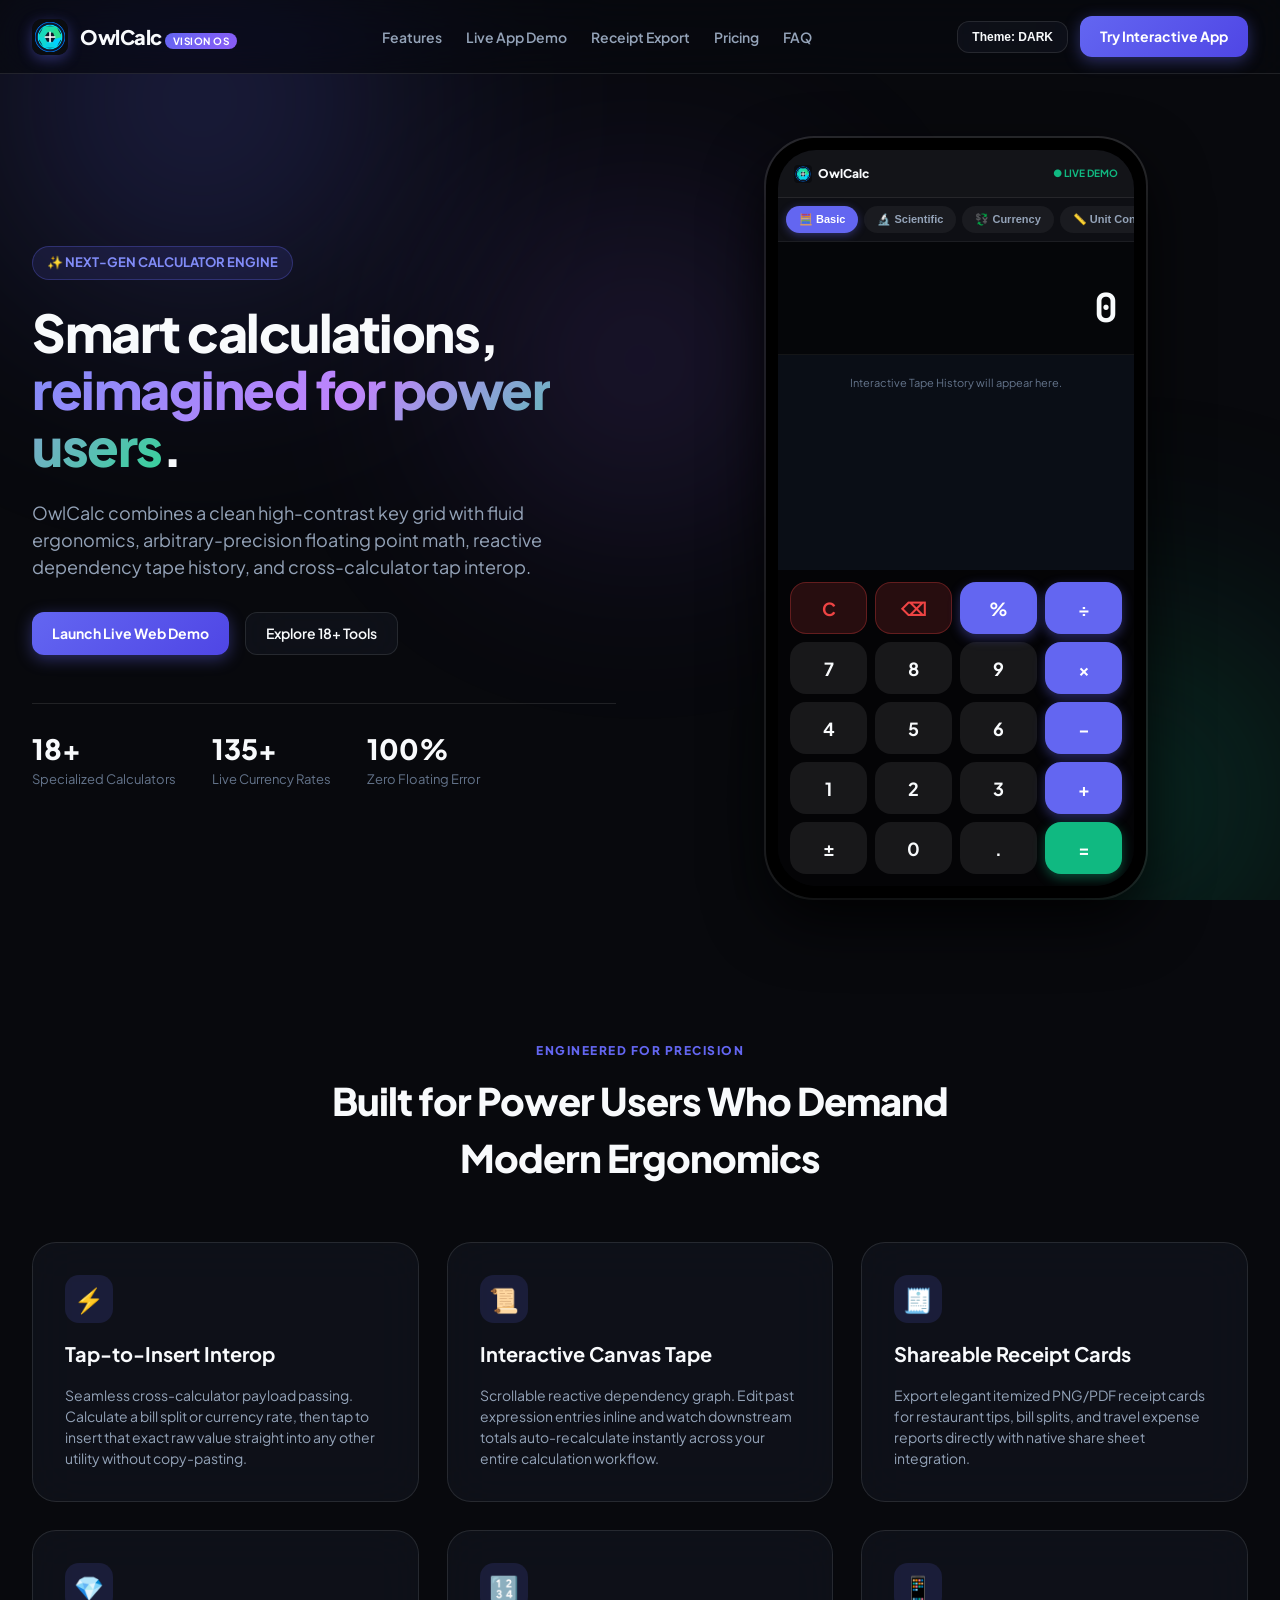
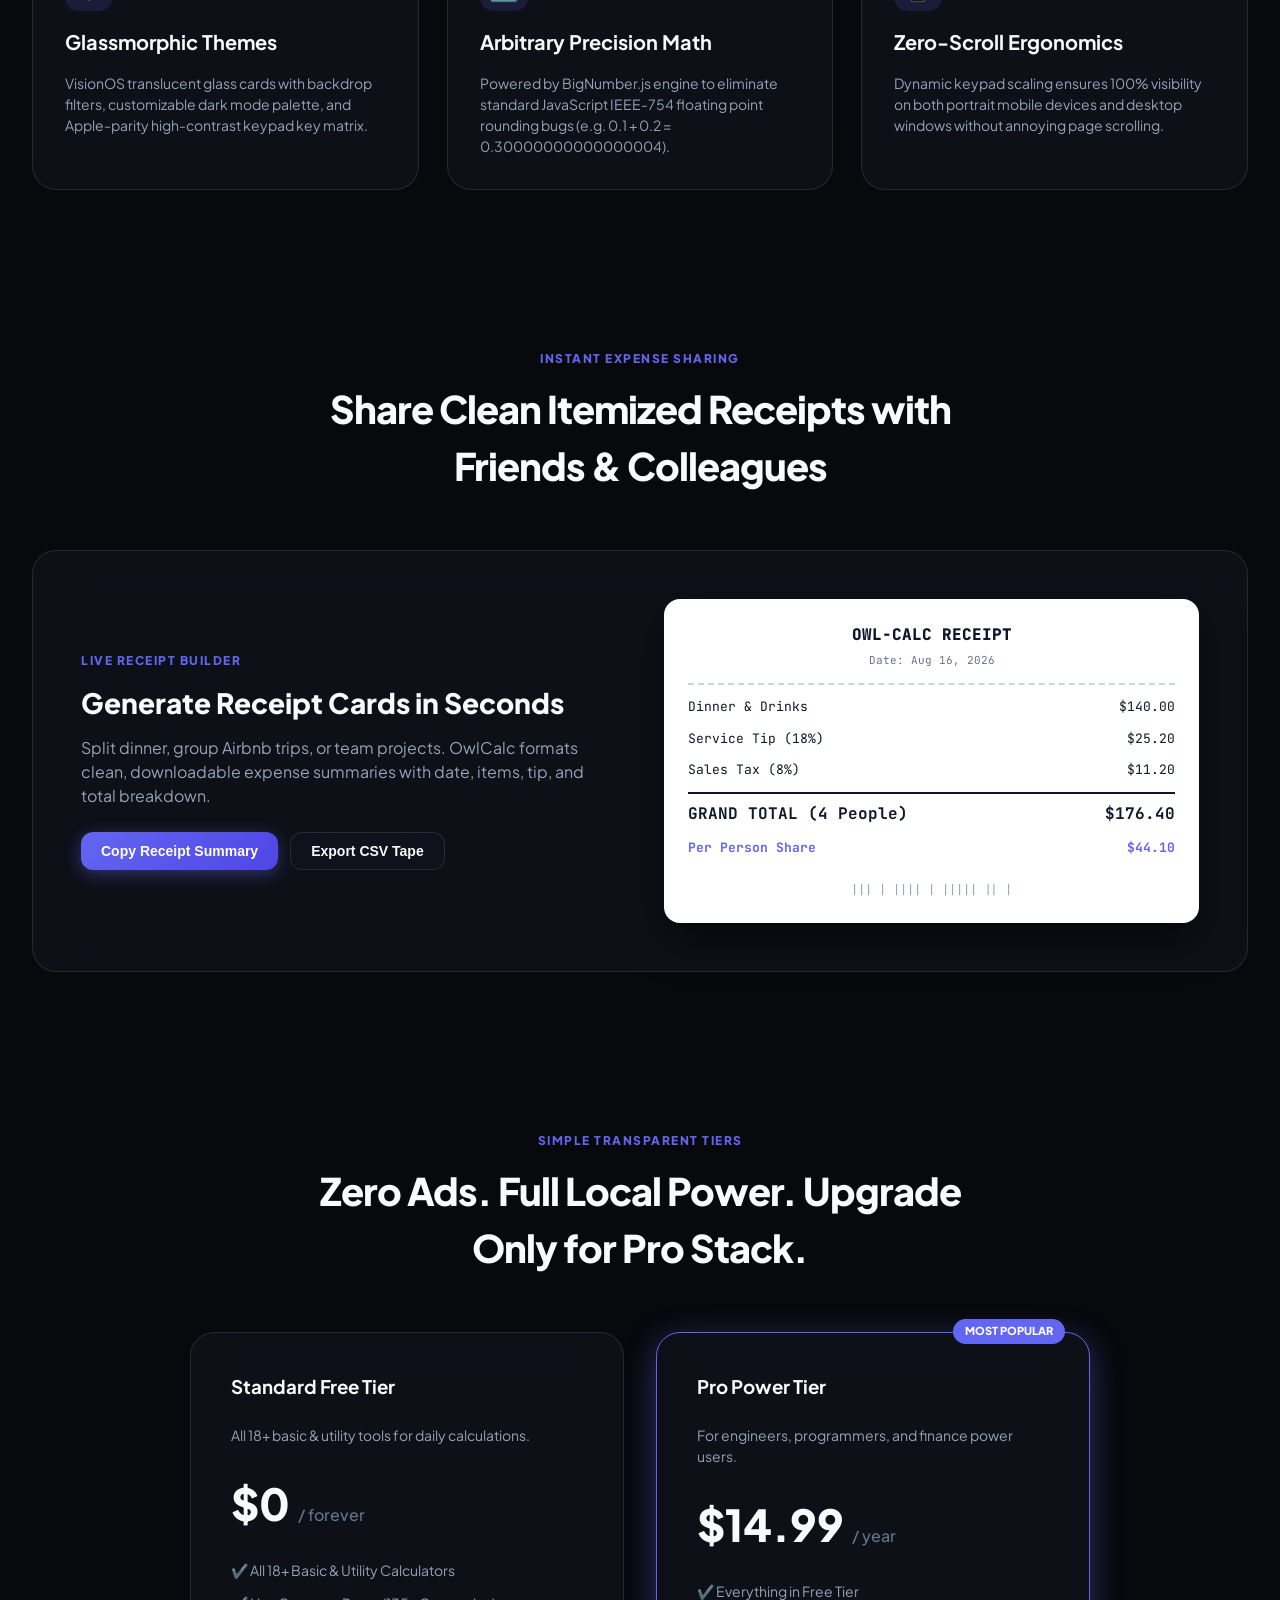
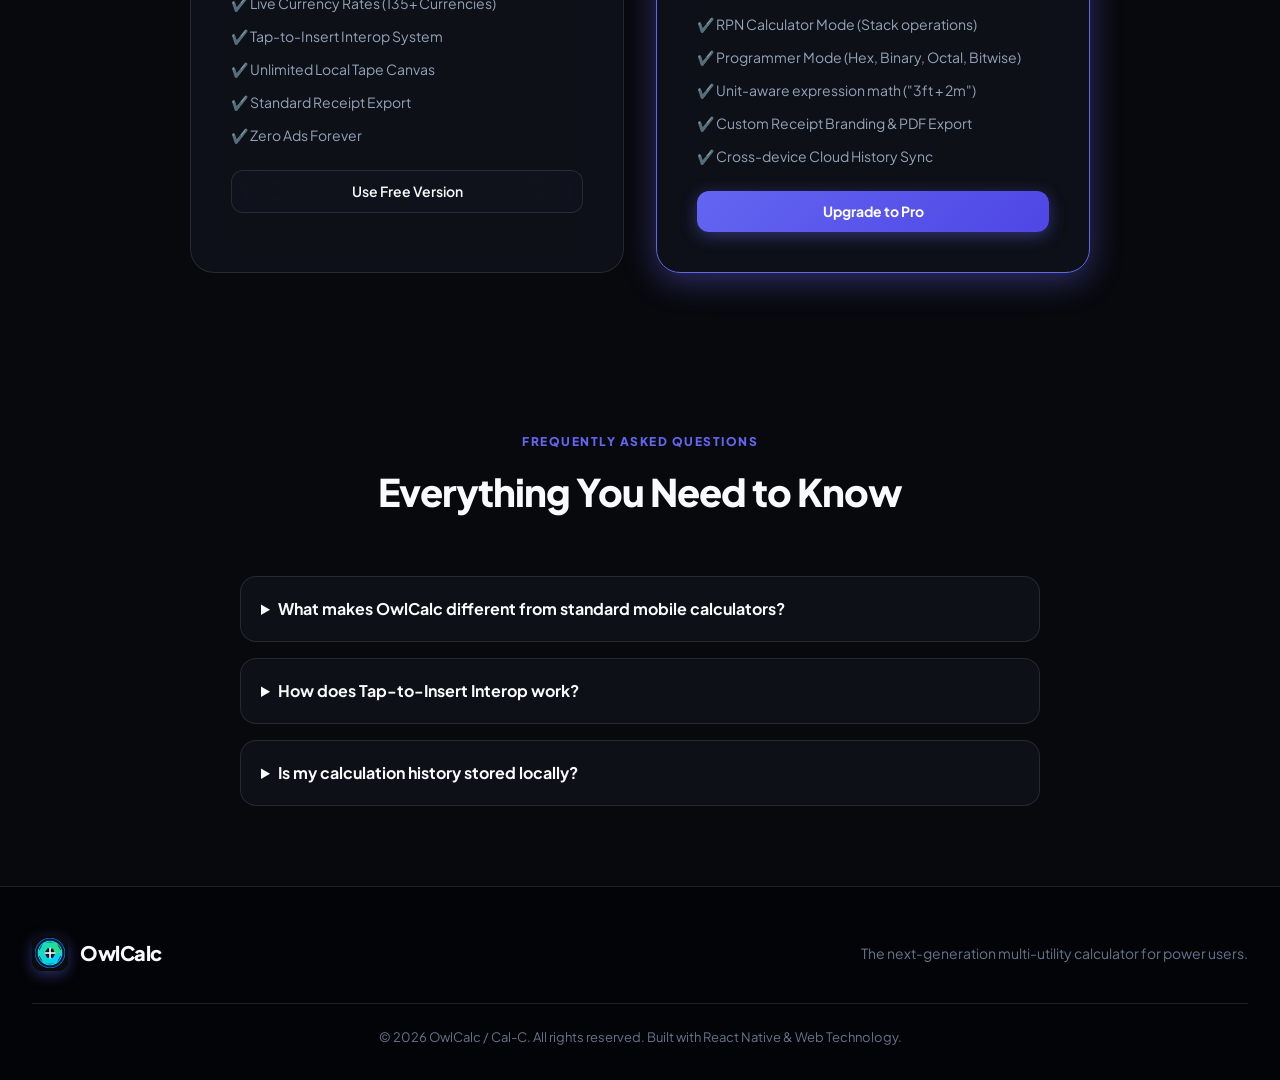
==== calc/index.html @ 079867af "feat: host OwlNote and CAL-C static pages, replace mailto with inline forms - OwlNote and CAL-C port" ====
<!DOCTYPE html>
<html lang="en" data-theme="dark">
<head>
  <meta charset="UTF-8">
  <meta name="viewport" content="width=device-width, initial-scale=1.0">
  <title>OwlCalc — Smart Multi-Utility Calculator for iOS & Web</title>
  <meta name="description" content="High-precision multi-utility calculator with glassmorphic UI, arbitrary precision math engine, interactive tape canvas, and 18+ specialized calculators.">
  <meta name="keywords" content="OwlCalc, smart calculator, scientific calculator, unit converter, tip splitter, currency exchange, arbitrary precision calculator">

  <!-- OpenGraph Metadata -->
  <meta property="og:title" content="OwlCalc — Smart Multi-Utility Calculator">
  <meta property="og:description" content="Fast, glassmorphic, arbitrary precision arithmetic with interactive tape canvas and 18+ specialized tools.">
  <meta property="og:image" content="assets/icon.png">
  <meta property="og:type" content="website">

  <!-- Favicon & Stylesheet -->
  <link rel="icon" href="assets/icon.png" type="image/png">
  <link rel="stylesheet" href="web/styles.css">
</head>
<body>
  <!-- Ambient Glass Background Orbs -->
  <div class="bg-ambient" aria-hidden="true">
    <div class="ambient-orb orb-1"></div>
    <div class="ambient-orb orb-2"></div>
    <div class="ambient-orb orb-3"></div>
  </div>

  <div class="app-wrapper">
    <!-- Navbar Header -->
    <header class="navbar">
      <a href="#" class="brand" id="nav-brand-logo">
        <img src="assets/icon.png" alt="OwlCalc Logo" class="brand-icon">
        <div>
          <span class="brand-name">OwlCalc</span>
          <span class="brand-tag">VISION OS</span>
        </div>
      </a>

      <ul class="nav-links">
        <li><a href="#features" class="nav-link">Features</a></li>
        <li><a href="#demo" class="nav-link">Live App Demo</a></li>
        <li><a href="#receipts" class="nav-link">Receipt Export</a></li>
        <li><a href="#pricing" class="nav-link">Pricing</a></li>
        <li><a href="#faq" class="nav-link">FAQ</a></li>
      </ul>

      <div style="display: flex; gap: 12px; align-items: center;">
        <button id="theme-toggle-btn" class="btn-secondary" style="font-size: 12px; padding: 8px 14px;">Theme: DARK</button>
        <a href="#demo" class="btn-primary" id="try-demo-btn">Try Interactive App</a>
      </div>
    </header>

    <main>
      <!-- Hero Section -->
      <section class="hero-section" id="hero">
        <div class="hero-content">
          <div class="hero-badge">
            <span>✨ NEXT-GEN CALCULATOR ENGINE</span>
          </div>
          <h1 class="hero-title">
            Smart calculations, <span class="gradient-text">reimagined for power users</span>.
          </h1>
          <p class="hero-desc">
            OwlCalc combines a clean high-contrast key grid with fluid ergonomics, arbitrary-precision floating point math, reactive dependency tape history, and cross-calculator tap interop.
          </p>

          <div class="hero-actions">
            <a href="#demo" class="btn-primary" id="hero-get-started-btn">Launch Live Web Demo</a>
            <a href="#features" class="btn-secondary" id="hero-learn-more-btn">Explore 18+ Tools</a>
          </div>

          <div class="hero-stats">
            <div class="stat-item">
              <h4>18+</h4>
              <p>Specialized Calculators</p>
            </div>
            <div class="stat-item">
              <h4>135+</h4>
              <p>Live Currency Rates</p>
            </div>
            <div class="stat-item">
              <h4>100%</h4>
              <p>Zero Floating Error</p>
            </div>
          </div>
        </div>

        <!-- Live Interactive App Mockup -->
        <div class="hero-demo" id="demo">
          <div class="phone-frame">
            <div class="phone-screen">
              <!-- Phone Status Header -->
              <div class="phone-header">
                <div style="display: flex; align-items: center; gap: 6px;">
                  <img src="assets/icon.png" style="width: 18px; height: 18px; border-radius: 4px;" alt="Icon">
                  <span style="font-size: 12px; font-weight: 800; color: #F8FAFC;">OwlCalc</span>
                </div>
                <span style="font-size: 10px; font-weight: 700; color: var(--accent-emerald);">● LIVE DEMO</span>
              </div>

              <!-- Calculator Category Tabs -->
              <div class="calc-selector-bar" id="calc-selector-bar">
                <button class="mode-tab active" data-mode="basic">🧮 Basic</button>
                <button class="mode-tab" data-mode="scientific">🔬 Scientific</button>
                <button class="mode-tab" data-mode="currency">💱 Currency</button>
                <button class="mode-tab" data-mode="unit_converter">📏 Unit Convert</button>
                <button class="mode-tab" data-mode="tip">💡 Tip & Split</button>
                <button class="mode-tab" data-mode="discount">🏷️ Discount</button>
                <button class="mode-tab" data-mode="date">📅 Date</button>
                <button class="mode-tab" data-mode="bmi">⚖️ BMI</button>
                <button class="mode-tab" data-mode="loan">🏦 Loan</button>
              </div>

              <!-- Main Calculator View -->
              <div id="calc-main-view" style="display: flex; flex-direction: column; flex: 1; overflow: hidden;">
                <!-- Display Window -->
                <div class="calc-display-area">
                  <div class="calc-expr" id="calc-expr"></div>
                  <div class="calc-result" id="calc-result">0</div>
                </div>

                <!-- Tape Canvas -->
                <div class="tape-canvas" id="tape-canvas"></div>

                <!-- Keypad -->
                <div id="keypad-container" class="calc-keypad"></div>
              </div>

              <!-- Specialized Calculator Container -->
              <div id="specialized-view" class="specialized-view" style="display: none;"></div>
            </div>
          </div>
        </div>
      </section>

      <!-- Key Pillars Section -->
      <section class="section-container" id="features">
        <div class="section-header">
          <span class="section-tag">ENGINEERED FOR PRECISION</span>
          <h2 class="section-title">Built for Power Users Who Demand Modern Ergonomics</h2>
        </div>

        <div class="features-grid">
          <div class="feature-card">
            <div class="feature-icon">⚡</div>
            <h3>Tap-to-Insert Interop</h3>
            <p>Seamless cross-calculator payload passing. Calculate a bill split or currency rate, then tap to insert that exact raw value straight into any other utility without copy-pasting.</p>
          </div>

          <div class="feature-card">
            <div class="feature-icon">📜</div>
            <h3>Interactive Canvas Tape</h3>
            <p>Scrollable reactive dependency graph. Edit past expression entries inline and watch downstream totals auto-recalculate instantly across your entire calculation workflow.</p>
          </div>

          <div class="feature-card">
            <div class="feature-icon">🧾</div>
            <h3>Shareable Receipt Cards</h3>
            <p>Export elegant itemized PNG/PDF receipt cards for restaurant tips, bill splits, and travel expense reports directly with native share sheet integration.</p>
          </div>

          <div class="feature-card">
            <div class="feature-icon">💎</div>
            <h3>Glassmorphic Themes</h3>
            <p>VisionOS translucent glass cards with backdrop filters, customizable dark mode palette, and Apple-parity high-contrast keypad key matrix.</p>
          </div>

          <div class="feature-card">
            <div class="feature-icon">🔢</div>
            <h3>Arbitrary Precision Math</h3>
            <p>Powered by BigNumber.js engine to eliminate standard JavaScript IEEE-754 floating point rounding bugs (e.g. 0.1 + 0.2 = 0.30000000000000004).</p>
          </div>

          <div class="feature-card">
            <div class="feature-icon">📱</div>
            <h3>Zero-Scroll Ergonomics</h3>
            <p>Dynamic keypad scaling ensures 100% visibility on both portrait mobile devices and desktop windows without annoying page scrolling.</p>
          </div>
        </div>
      </section>

      <!-- Shareable Receipt Generator Section -->
      <section class="section-container" id="receipts">
        <div class="section-header">
          <span class="section-tag">INSTANT EXPENSE SHARING</span>
          <h2 class="section-title">Share Clean Itemized Receipts with Friends & Colleagues</h2>
        </div>

        <div class="receipt-demo-section">
          <div>
            <span class="section-tag">LIVE RECEIPT BUILDER</span>
            <h3 style="font-size: 28px; font-weight: 800; margin: 12px 0;">Generate Receipt Cards in Seconds</h3>
            <p style="color: var(--text-secondary); margin-bottom: 24px;">
              Split dinner, group Airbnb trips, or team projects. OwlCalc formats clean, downloadable expense summaries with date, items, tip, and total breakdown.
            </p>
            <div style="display: flex; gap: 12px;">
              <button class="btn-primary" onclick="alert('Receipt copied to clipboard!')">Copy Receipt Summary</button>
              <button class="btn-secondary" onclick="alert('CSV Exporting...')">Export CSV Tape</button>
            </div>
          </div>

          <div class="receipt-card-preview">
            <div class="receipt-header">
              <h4 style="font-size: 16px; font-weight: 800;">OWL-CALC RECEIPT</h4>
              <span style="font-size: 11px; color: #64748B;">Date: Aug 16, 2026</span>
            </div>
            <div class="receipt-row">
              <span>Dinner & Drinks</span>
              <span>$140.00</span>
            </div>
            <div class="receipt-row">
              <span>Service Tip (18%)</span>
              <span>$25.20</span>
            </div>
            <div class="receipt-row">
              <span>Sales Tax (8%)</span>
              <span>$11.20</span>
            </div>
            <div class="receipt-row receipt-total">
              <span>GRAND TOTAL (4 People)</span>
              <span>$176.40</span>
            </div>
            <div class="receipt-row" style="color: #6366F1; font-weight: 700;">
              <span>Per Person Share</span>
              <span>$44.10</span>
            </div>
            <div style="text-align: center; font-size: 12px; margin-top: 12px; color: #94A3B8;">
              ||| | |||| | ||||| || |
            </div>
          </div>
        </div>
      </section>

      <!-- Pricing Matrix Section -->
      <section class="section-container" id="pricing">
        <div class="section-header">
          <span class="section-tag">SIMPLE TRANSPARENT TIERS</span>
          <h2 class="section-title">Zero Ads. Full Local Power. Upgrade Only for Pro Stack.</h2>
        </div>

        <div class="pricing-grid">
          <!-- Free Tier -->
          <div class="pricing-card">
            <h3>Standard Free Tier</h3>
            <p style="color: var(--text-secondary); font-size: 14px;">All 18+ basic & utility tools for daily calculations.</p>
            <div class="pricing-price">$0 <span>/ forever</span></div>
            <ul class="pricing-features">
              <li>✔️ All 18+ Basic & Utility Calculators</li>
              <li>✔️ Live Currency Rates (135+ Currencies)</li>
              <li>✔️ Tap-to-Insert Interop System</li>
              <li>✔️ Unlimited Local Tape Canvas</li>
              <li>✔️ Standard Receipt Export</li>
              <li>✔️ Zero Ads Forever</li>
            </ul>
            <a href="#demo" class="btn-secondary" style="text-align: center; justify-content: center;">Use Free Version</a>
          </div>

          <!-- Pro Tier -->
          <div class="pricing-card featured">
            <div class="pricing-badge">MOST POPULAR</div>
            <h3>Pro Power Tier</h3>
            <p style="color: var(--text-secondary); font-size: 14px;">For engineers, programmers, and finance power users.</p>
            <div class="pricing-price">$14.99 <span>/ year</span></div>
            <ul class="pricing-features">
              <li>✔️ Everything in Free Tier</li>
              <li>✔️ RPN Calculator Mode (Stack operations)</li>
              <li>✔️ Programmer Mode (Hex, Binary, Octal, Bitwise)</li>
              <li>✔️ Unit-aware expression math ("3ft + 2m")</li>
              <li>✔️ Custom Receipt Branding & PDF Export</li>
              <li>✔️ Cross-device Cloud History Sync</li>
            </ul>
            <a href="#demo" class="btn-primary" style="text-align: center; justify-content: center;">Upgrade to Pro</a>
          </div>
        </div>
      </section>

      <!-- FAQ Section -->
      <section class="section-container" id="faq">
        <div class="section-header">
          <span class="section-tag">FREQUENTLY ASKED QUESTIONS</span>
          <h2 class="section-title">Everything You Need to Know</h2>
        </div>

        <div style="max-width: 800px; margin: 0 auto; display: flex; flex-direction: column; gap: 16px;">
          <details style="background: var(--bg-card); border: 1px solid var(--bg-card-border); border-radius: var(--radius-md); padding: 20px; cursor: pointer;">
            <summary style="font-weight: 700; font-size: 16px;">What makes OwlCalc different from standard mobile calculators?</summary>
            <p style="color: var(--text-secondary); margin-top: 12px; font-size: 14px;">
              OwlCalc combines a high-contrast grid layout with an arbitrary-precision math engine, reactive dependency canvas tape (where past calculation edits auto-update downstream values), and tap-to-insert interop between tools.
            </p>
          </details>

          <details style="background: var(--bg-card); border: 1px solid var(--bg-card-border); border-radius: var(--radius-md); padding: 20px; cursor: pointer;">
            <summary style="font-weight: 700; font-size: 16px;">How does Tap-to-Insert Interop work?</summary>
            <p style="color: var(--text-secondary); margin-top: 12px; font-size: 14px;">
              When you perform a calculation in one calculator (e.g. Basic Math or Currency), switching to another calculator (e.g. Tip, Discount, or BMI) automatically displays a button at the top allowing you to insert the previous result with a single tap.
            </p>
          </details>

          <details style="background: var(--bg-card); border: 1px solid var(--bg-card-border); border-radius: var(--radius-md); padding: 20px; cursor: pointer;">
            <summary style="font-weight: 700; font-size: 16px;">Is my calculation history stored locally?</summary>
            <p style="color: var(--text-secondary); margin-top: 12px; font-size: 14px;">
              Yes! 100% of your calculation tape is stored locally on your device (using browser localStorage on web and SQLite on mobile). Your financial and personal data never leaves your device.
            </p>
          </details>
        </div>
      </section>
    </main>

    <!-- Footer -->
    <footer>
      <div class="footer-content">
        <div class="brand">
          <img src="assets/icon.png" alt="OwlCalc Logo" class="brand-icon">
          <span class="brand-name">OwlCalc</span>
        </div>
        <div style="color: var(--text-muted); font-size: 14px;">
          The next-generation multi-utility calculator for power users.
        </div>
      </div>
      <div class="footer-copy">
        © 2026 OwlCalc / Cal-C. All rights reserved. Built with React Native & Web Technology.
      </div>
    </footer>
  </div>

  <!-- Scripts -->
  <script src="web/mathEngine.js"></script>
  <script src="web/tapeStore.js"></script>
  <script src="web/calculators.js"></script>
  <script src="web/app.js"></script>
</body>
</html>
---- calc/web/styles.css ----
/* OwlCalc Web Stylesheet - Modern Glassmorphism & High Contrast Design System */
@import url('https://fonts.googleapis.com/css2?family=Plus+Jakarta+Sans:wght@400;500;600;700;800&family=JetBrains+Mono:wght@500;700&display=swap');

:root {
  --bg-main: #08090D;
  --bg-card: rgba(18, 20, 29, 0.7);
  --bg-card-border: rgba(255, 255, 255, 0.1);
  --primary-accent: #6366F1;
  --primary-accent-glow: rgba(99, 102, 241, 0.4);
  --accent-emerald: #10B981;
  --accent-red: #EF4444;
  --accent-amber: #F59E0B;
  --text-primary: #F8FAFC;
  --text-secondary: #94A3B8;
  --text-muted: #64748B;
  --font-main: 'Plus Jakarta Sans', -apple-system, BlinkMacSystemFont, sans-serif;
  --font-mono: 'JetBrains Mono', monospace;
  --radius-lg: 24px;
  --radius-md: 16px;
  --radius-sm: 10px;
  --backdrop-blur: blur(24px) saturate(180%);
}

[data-theme="glass"] {
  --bg-main: #0B0D14;
  --bg-card: rgba(255, 255, 255, 0.05);
  --bg-card-border: rgba(255, 255, 255, 0.12);
}

[data-theme="light"] {
  --bg-main: #F1F5F9;
  --bg-card: rgba(255, 255, 255, 0.85);
  --bg-card-border: rgba(0, 0, 0, 0.08);
  --text-primary: #0F172A;
  --text-secondary: #475569;
  --text-muted: #94A3B8;
}

* {
  box-sizing: border-box;
  margin: 0;
  padding: 0;
}

html, body {
  width: 100%;
  min-height: 100vh;
  background-color: var(--bg-main);
  color: var(--text-primary);
  font-family: var(--font-main);
  line-height: 1.5;
  overflow-x: hidden;
  scroll-behavior: smooth;
}

/* Background Ambient Lighting */
.bg-ambient {
  position: fixed;
  top: 0;
  left: 0;
  width: 100vw;
  height: 100vh;
  pointer-events: none;
  z-index: 0;
  overflow: hidden;
}

.ambient-orb {
  position: absolute;
  border-radius: 50%;
  filter: blur(120px);
  opacity: 0.35;
  animation: floatOrb 18s ease-in-out infinite alternate;
}

.orb-1 {
  width: 600px;
  height: 600px;
  background: radial-gradient(circle, #6366F1 0%, rgba(99,102,241,0) 70%);
  top: -200px;
  left: -100px;
}

.orb-2 {
  width: 500px;
  height: 500px;
  background: radial-gradient(circle, #10B981 0%, rgba(16,185,129,0) 70%);
  bottom: -150px;
  right: -100px;
  animation-delay: -9s;
}

.orb-3 {
  width: 400px;
  height: 400px;
  background: radial-gradient(circle, #8B5CF6 0%, rgba(139,92,246,0) 70%);
  top: 40%;
  left: 50%;
  transform: translate(-50%, -50%);
  animation-delay: -4s;
}

@keyframes floatOrb {
  0% { transform: translate(0, 0) scale(1); }
  50% { transform: translate(60px, 40px) scale(1.1); }
  100% { transform: translate(-40px, 80px) scale(0.95); }
}

/* Container & Header */
.app-wrapper {
  position: relative;
  z-index: 1;
  display: flex;
  flex-direction: column;
  min-height: 100vh;
}

header.navbar {
  position: sticky;
  top: 0;
  z-index: 100;
  display: flex;
  justify-content: space-between;
  align-items: center;
  padding: 16px 32px;
  background: rgba(8, 9, 13, 0.7);
  backdrop-filter: var(--backdrop-blur);
  -webkit-backdrop-filter: var(--backdrop-blur);
  border-bottom: 1px solid var(--bg-card-border);
}

.brand {
  display: flex;
  align-items: center;
  gap: 12px;
  cursor: pointer;
  text-decoration: none;
  color: inherit;
}

.brand-icon {
  width: 36px;
  height: 36px;
  border-radius: 10px;
  box-shadow: 0 4px 14px var(--primary-accent-glow);
}

.brand-name {
  font-size: 20px;
  font-weight: 800;
  letter-spacing: -0.5px;
}

.brand-tag {
  font-size: 10px;
  font-weight: 700;
  background: linear-gradient(135deg, #6366F1, #8B5CF6);
  color: #fff;
  padding: 2px 8px;
  border-radius: 20px;
  letter-spacing: 0.5px;
}

.nav-links {
  display: flex;
  align-items: center;
  gap: 24px;
  list-style: none;
}

.nav-link {
  color: var(--text-secondary);
  text-decoration: none;
  font-weight: 600;
  font-size: 14px;
  transition: color 0.2s ease;
}

.nav-link:hover {
  color: var(--text-primary);
}

.btn-primary {
  display: inline-flex;
  align-items: center;
  gap: 8px;
  background: linear-gradient(135deg, #6366F1 0%, #4F46E5 100%);
  color: #fff;
  padding: 10px 20px;
  border-radius: 12px;
  font-weight: 700;
  font-size: 14px;
  text-decoration: none;
  border: none;
  cursor: pointer;
  box-shadow: 0 4px 16px var(--primary-accent-glow);
  transition: transform 0.2s ease, box-shadow 0.2s ease;
}

.btn-primary:hover {
  transform: translateY(-2px);
  box-shadow: 0 6px 20px rgba(99, 102, 241, 0.6);
}

.btn-secondary {
  display: inline-flex;
  align-items: center;
  gap: 8px;
  background: var(--bg-card);
  color: var(--text-primary);
  border: 1px solid var(--bg-card-border);
  padding: 10px 20px;
  border-radius: 12px;
  font-weight: 600;
  font-size: 14px;
  text-decoration: none;
  cursor: pointer;
  backdrop-filter: var(--backdrop-blur);
  transition: all 0.2s ease;
}

.btn-secondary:hover {
  background: rgba(255, 255, 255, 0.1);
  border-color: rgba(255, 255, 255, 0.2);
}

/* HERO SECTION */
.hero-section {
  display: grid;
  grid-template-columns: 1fr 1fr;
  gap: 48px;
  align-items: center;
  max-width: 1280px;
  margin: 0 auto;
  padding: 64px 32px;
}

.hero-content {
  display: flex;
  flex-direction: column;
  gap: 24px;
}

.hero-badge {
  display: inline-flex;
  align-items: center;
  gap: 8px;
  align-self: flex-start;
  padding: 6px 14px;
  background: rgba(99, 102, 241, 0.12);
  border: 1px solid rgba(99, 102, 241, 0.3);
  border-radius: 30px;
  color: #818CF8;
  font-size: 13px;
  font-weight: 700;
}

.hero-title {
  font-size: 52px;
  font-weight: 800;
  line-height: 1.1;
  letter-spacing: -1.5px;
}

.gradient-text {
  background: linear-gradient(135deg, #818CF8 0%, #C084FC 50%, #34D399 100%);
  -webkit-background-clip: text;
  -webkit-text-fill-color: transparent;
}

.hero-desc {
  font-size: 18px;
  color: var(--text-secondary);
  max-width: 540px;
}

.hero-actions {
  display: flex;
  gap: 16px;
  margin-top: 8px;
}

.hero-stats {
  display: flex;
  gap: 36px;
  margin-top: 24px;
  padding-top: 24px;
  border-top: 1px solid var(--bg-card-border);
}

.stat-item h4 {
  font-size: 28px;
  font-weight: 800;
  color: var(--text-primary);
}

.stat-item p {
  font-size: 13px;
  color: var(--text-muted);
}

/* INTERACTIVE DEMO CONTAINER */
.hero-demo {
  position: relative;
  display: flex;
  justify-content: center;
}

.phone-frame {
  width: 380px;
  height: 760px;
  background: #000;
  border-radius: 48px;
  padding: 12px;
  box-shadow: 0 24px 60px rgba(0, 0, 0, 0.8), 0 0 0 2px rgba(255, 255, 255, 0.15);
  position: relative;
}

.phone-screen {
  width: 100%;
  height: 100%;
  background: #090A0F;
  border-radius: 38px;
  overflow: hidden;
  display: flex;
  flex-direction: column;
  position: relative;
}

.phone-header {
  height: 48px;
  padding: 0 16px;
  display: flex;
  align-items: center;
  justify-content: space-between;
  border-bottom: 1px solid rgba(255, 255, 255, 0.08);
  background: rgba(255, 255, 255, 0.04);
}

.calc-selector-bar {
  display: flex;
  gap: 6px;
  padding: 8px;
  overflow-x: auto;
  background: rgba(255, 255, 255, 0.02);
  border-bottom: 1px solid rgba(255, 255, 255, 0.06);
}

.calc-selector-bar::-webkit-scrollbar {
  display: none;
}

.mode-tab {
  padding: 6px 12px;
  border-radius: 20px;
  font-size: 11px;
  font-weight: 700;
  color: var(--text-secondary);
  background: rgba(255, 255, 255, 0.05);
  border: 1px solid transparent;
  cursor: pointer;
  white-space: nowrap;
  transition: all 0.2s ease;
}

.mode-tab.active {
  background: var(--primary-accent);
  color: #fff;
  box-shadow: 0 2px 8px var(--primary-accent-glow);
}

/* CALCULATOR DISPLAY */
.calc-display-area {
  padding: 16px;
  display: flex;
  flex-direction: column;
  justify-content: flex-end;
  align-items: flex-end;
  min-height: 110px;
  background: rgba(0, 0, 0, 0.4);
  border-bottom: 1px solid rgba(255, 255, 255, 0.06);
}

.calc-expr {
  font-size: 14px;
  color: var(--text-muted);
  font-family: var(--font-mono);
  min-height: 20px;
  word-break: break-all;
}

.calc-result {
  font-size: 40px;
  font-weight: 700;
  color: var(--text-primary);
  font-family: var(--font-mono);
  transition: font-size 0.15s ease;
  word-break: break-all;
}

/* INTERACTIVE TAPE CANVAS */
.tape-canvas {
  flex: 1;
  padding: 8px 16px;
  overflow-y: auto;
  background: rgba(15, 23, 42, 0.3);
  display: flex;
  flex-direction: column;
  gap: 6px;
}

.tape-item {
  display: flex;
  justify-content: space-between;
  align-items: center;
  padding: 6px 10px;
  background: rgba(255, 255, 255, 0.04);
  border: 1px solid rgba(255, 255, 255, 0.06);
  border-radius: 8px;
  font-size: 12px;
  cursor: pointer;
  transition: background 0.15s ease;
}

.tape-item:hover {
  background: rgba(255, 255, 255, 0.08);
}

.tape-expr {
  color: var(--text-secondary);
  font-family: var(--font-mono);
}

.tape-val {
  color: var(--accent-emerald);
  font-weight: 700;
  font-family: var(--font-mono);
}

/* KEYPAD MATRIX */
.calc-keypad {
  display: grid;
  grid-template-columns: repeat(4, 1fr);
  gap: 8px;
  padding: 12px;
  background: rgba(0, 0, 0, 0.6);
}

.calc-keypad.scientific-mode {
  grid-template-columns: repeat(5, 1fr);
  gap: 4px;
  padding: 8px;
}

.calc-key {
  height: 52px;
  border-radius: 16px;
  border: none;
  font-size: 18px;
  font-weight: 700;
  font-family: var(--font-main);
  cursor: pointer;
  display: flex;
  align-items: center;
  justify-content: center;
  transition: transform 0.08s ease, opacity 0.15s ease;
  user-select: none;
}

.calc-key:active {
  transform: scale(0.92);
}

.key-num {
  background: rgba(255, 255, 255, 0.08);
  color: var(--text-primary);
}

.key-op {
  background: var(--primary-accent);
  color: #fff;
  box-shadow: 0 4px 12px var(--primary-accent-glow);
}

.key-action {
  background: rgba(239, 68, 68, 0.15);
  color: var(--accent-red);
  border: 1px solid rgba(239, 68, 68, 0.3);
}

.key-equals {
  background: var(--accent-emerald);
  color: #fff;
  box-shadow: 0 4px 12px rgba(16, 185, 129, 0.4);
}

.key-fn {
  background: rgba(255, 255, 255, 0.05);
  color: #818CF8;
  font-size: 13px;
}

/* SPECIALIZED UTILITY VIEWS */
.specialized-view {
  flex: 1;
  padding: 16px;
  display: flex;
  flex-direction: column;
  gap: 12px;
  overflow-y: auto;
}

.interop-banner {
  display: flex;
  align-items: center;
  justify-content: space-between;
  padding: 8px 12px;
  background: rgba(99, 102, 241, 0.15);
  border: 1px dashed var(--primary-accent);
  border-radius: 10px;
  font-size: 12px;
  color: #818CF8;
  cursor: pointer;
}

.input-group {
  display: flex;
  flex-direction: column;
  gap: 6px;
}

.input-group label {
  font-size: 12px;
  font-weight: 700;
  color: var(--text-secondary);
}

.input-field {
  width: 100%;
  padding: 12px 14px;
  background: rgba(255, 255, 255, 0.06);
  border: 1px solid var(--bg-card-border);
  border-radius: 12px;
  color: var(--text-primary);
  font-size: 16px;
  font-family: var(--font-mono);
  outline: none;
}

.input-field:focus {
  border-color: var(--primary-accent);
}

.result-card {
  padding: 16px;
  background: linear-gradient(135deg, rgba(99, 102, 241, 0.1), rgba(16, 185, 129, 0.1));
  border: 1px solid var(--bg-card-border);
  border-radius: 16px;
  display: flex;
  flex-direction: column;
  gap: 4px;
}

.result-card h3 {
  font-size: 24px;
  color: var(--accent-emerald);
  font-family: var(--font-mono);
}

/* FEATURES GRID SECTION */
.section-container {
  max-width: 1280px;
  margin: 0 auto;
  padding: 80px 32px;
}

.section-header {
  text-align: center;
  max-width: 680px;
  margin: 0 auto 56px auto;
}

.section-tag {
  font-size: 12px;
  font-weight: 800;
  color: var(--primary-accent);
  text-transform: uppercase;
  letter-spacing: 1.5px;
  margin-bottom: 12px;
  display: block;
}

.section-title {
  font-size: 38px;
  font-weight: 800;
  letter-spacing: -1px;
}

.features-grid {
  display: grid;
  grid-template-columns: repeat(3, 1fr);
  gap: 28px;
}

.feature-card {
  background: var(--bg-card);
  border: 1px solid var(--bg-card-border);
  border-radius: var(--radius-lg);
  padding: 32px;
  backdrop-filter: var(--backdrop-blur);
  display: flex;
  flex-direction: column;
  gap: 16px;
  transition: transform 0.2s ease, border-color 0.2s ease;
}

.feature-card:hover {
  transform: translateY(-4px);
  border-color: rgba(99, 102, 241, 0.4);
}

.feature-icon {
  width: 48px;
  height: 48px;
  border-radius: 14px;
  background: rgba(99, 102, 241, 0.15);
  color: #818CF8;
  display: flex;
  align-items: center;
  justify-content: center;
  font-size: 24px;
}

.feature-card h3 {
  font-size: 20px;
  font-weight: 700;
}

.feature-card p {
  color: var(--text-secondary);
  font-size: 14px;
}

/* INTERACTIVE RECEIPT BUILDER DEMO */
.receipt-demo-section {
  display: grid;
  grid-template-columns: 1fr 1fr;
  gap: 48px;
  align-items: center;
  background: var(--bg-card);
  border: 1px solid var(--bg-card-border);
  border-radius: var(--radius-lg);
  padding: 48px;
  backdrop-filter: var(--backdrop-blur);
}

.receipt-card-preview {
  background: #FFF;
  color: #0F172A;
  border-radius: 16px;
  padding: 24px;
  font-family: var(--font-mono);
  box-shadow: 0 16px 40px rgba(0,0,0,0.5);
  display: flex;
  flex-direction: column;
  gap: 12px;
}

.receipt-card-preview .receipt-header {
  border-bottom: 2px dashed #CBD5E1;
  padding-bottom: 12px;
  text-align: center;
}

.receipt-card-preview .receipt-row {
  display: flex;
  justify-content: space-between;
  font-size: 13px;
}

.receipt-card-preview .receipt-total {
  border-top: 2px solid #0F172A;
  padding-top: 8px;
  font-weight: 700;
  font-size: 16px;
}

/* PRICING MATRIX */
.pricing-grid {
  display: grid;
  grid-template-columns: 1fr 1fr;
  gap: 32px;
  max-width: 900px;
  margin: 0 auto;
}

.pricing-card {
  background: var(--bg-card);
  border: 1px solid var(--bg-card-border);
  border-radius: var(--radius-lg);
  padding: 40px;
  display: flex;
  flex-direction: column;
  gap: 24px;
  backdrop-filter: var(--backdrop-blur);
  position: relative;
}

.pricing-card.featured {
  border-color: var(--primary-accent);
  box-shadow: 0 8px 32px var(--primary-accent-glow);
}

.pricing-badge {
  position: absolute;
  top: -14px;
  right: 24px;
  background: var(--primary-accent);
  color: #fff;
  padding: 4px 12px;
  border-radius: 20px;
  font-size: 11px;
  font-weight: 800;
}

.pricing-price {
  font-size: 44px;
  font-weight: 800;
}

.pricing-price span {
  font-size: 16px;
  color: var(--text-muted);
  font-weight: 500;
}

.pricing-features {
  list-style: none;
  display: flex;
  flex-direction: column;
  gap: 12px;
}

.pricing-features li {
  display: flex;
  align-items: center;
  gap: 10px;
  font-size: 14px;
  color: var(--text-secondary);
}

/* FOOTER */
footer {
  background: rgba(4, 5, 8, 0.95);
  border-top: 1px solid var(--bg-card-border);
  padding: 48px 32px 32px 32px;
  margin-top: auto;
}

.footer-content {
  max-width: 1280px;
  margin: 0 auto;
  display: flex;
  justify-content: space-between;
  align-items: center;
  padding-bottom: 32px;
  border-bottom: 1px solid var(--bg-card-border);
}

.footer-copy {
  text-align: center;
  padding-top: 24px;
  font-size: 13px;
  color: var(--text-muted);
}

/* RESPONSIVE BREAKPOINTS */
@media (max-width: 1024px) {
  .hero-section {
    grid-template-columns: 1fr;
    text-align: center;
  }

  .hero-badge, .hero-desc {
    align-self: center;
  }

  .hero-actions {
    justify-content: center;
  }

  .features-grid {
    grid-template-columns: 1fr;
  }

  .receipt-demo-section {
    grid-template-columns: 1fr;
  }

  .pricing-grid {
    grid-template-columns: 1fr;
  }
}
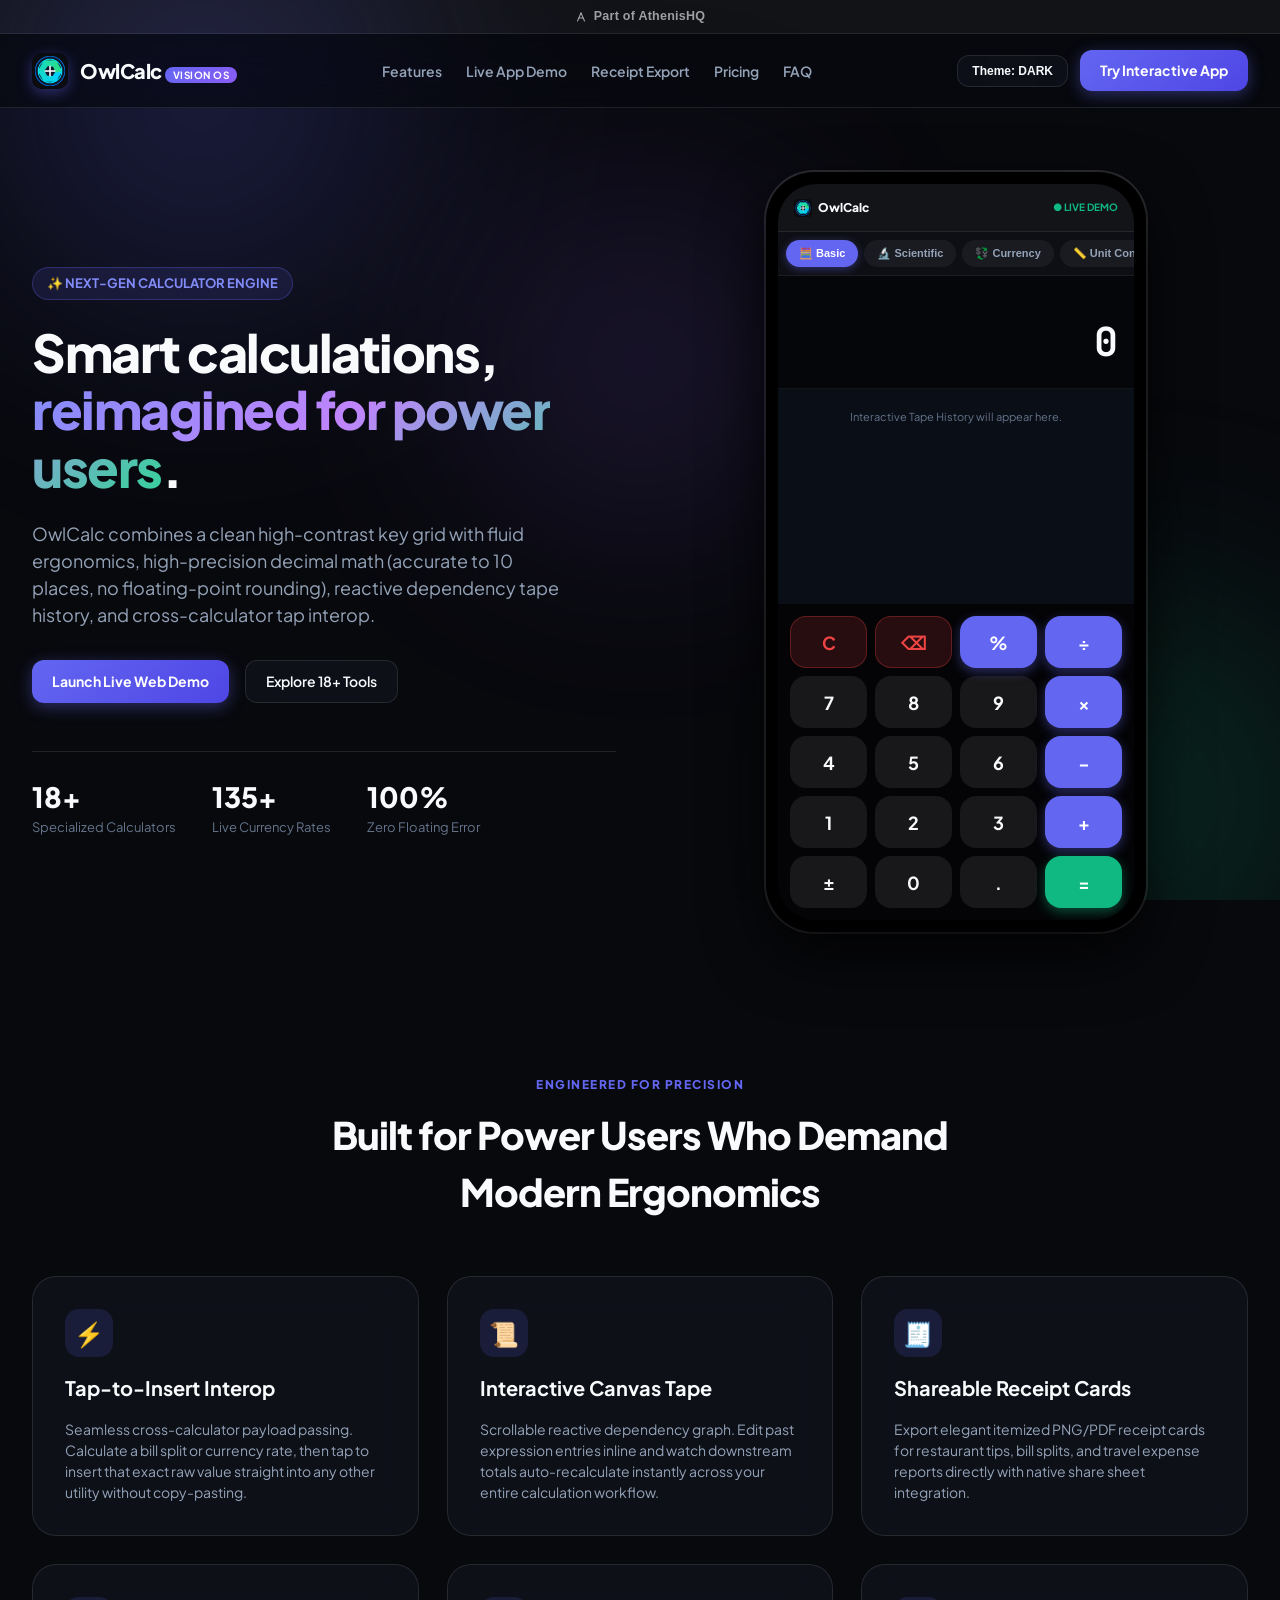
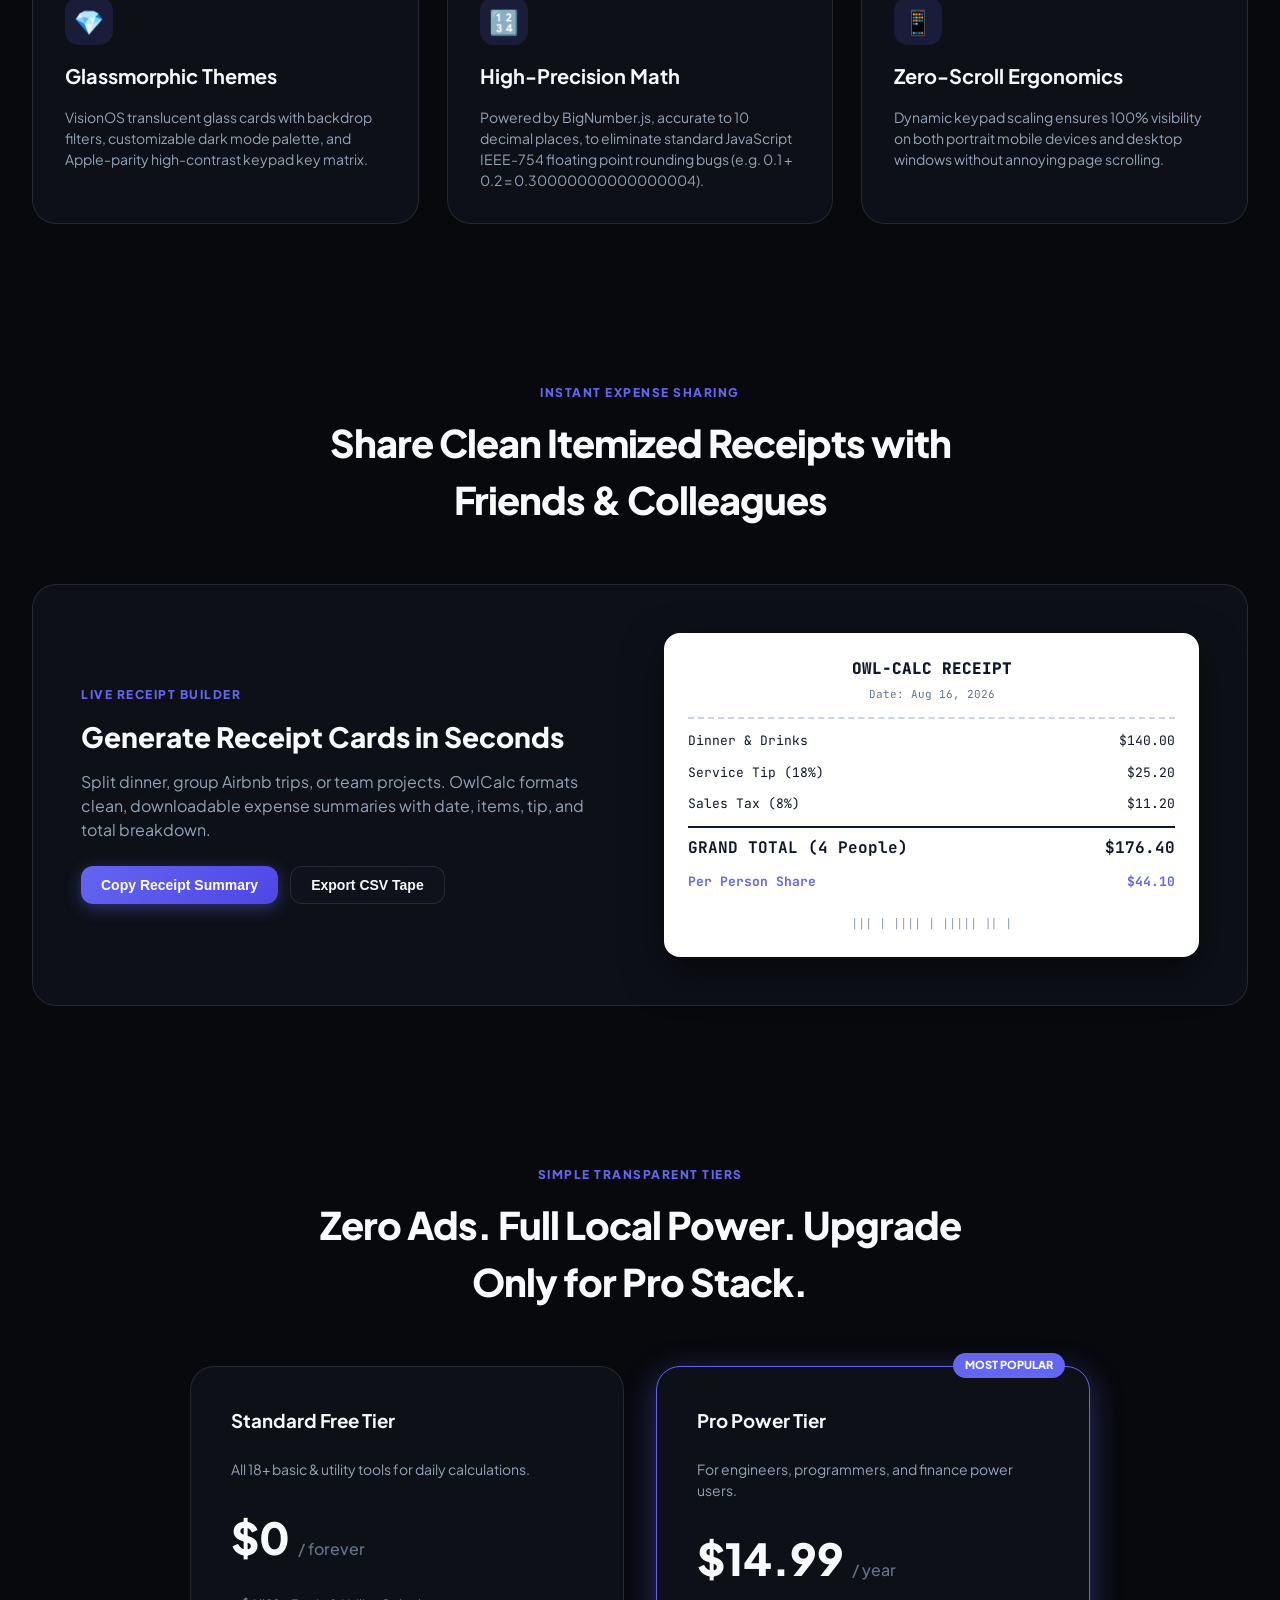
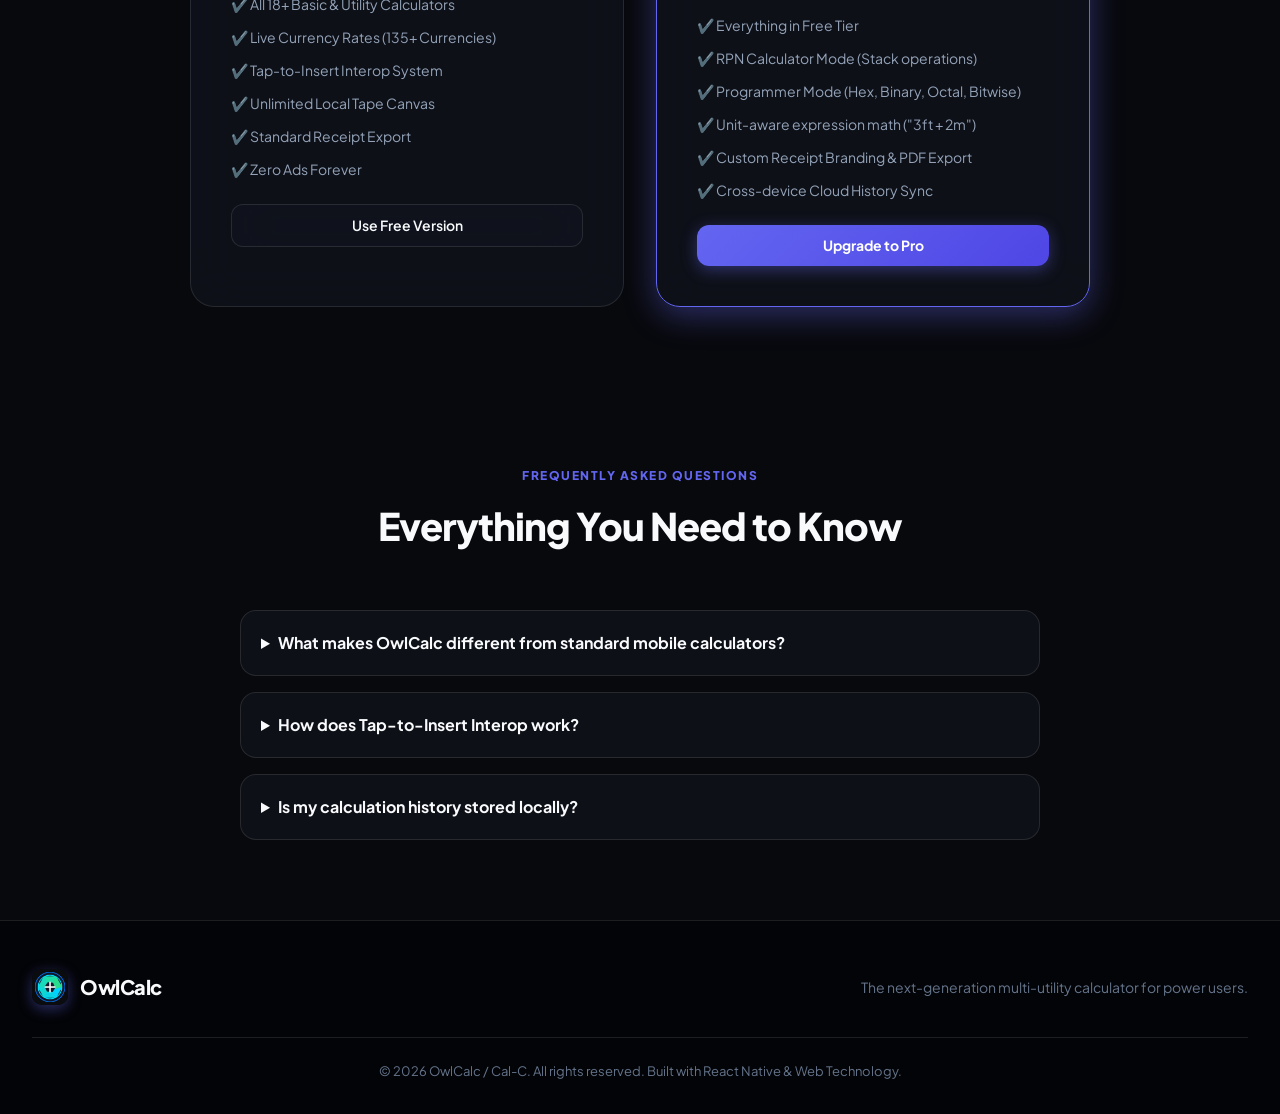
==== commit 022fae1e: "feat: add shared AthenisHQ topbar to OwlNote and CAL-C pages Both pages had zero visual connection b" ====
--- a/calc/index.html
+++ b/calc/index.html
@@ -4,20 +4,38 @@
   <meta charset="UTF-8">
   <meta name="viewport" content="width=device-width, initial-scale=1.0">
   <title>OwlCalc — Smart Multi-Utility Calculator for iOS & Web</title>
-  <meta name="description" content="High-precision multi-utility calculator with glassmorphic UI, arbitrary precision math engine, interactive tape canvas, and 18+ specialized calculators.">
-  <meta name="keywords" content="OwlCalc, smart calculator, scientific calculator, unit converter, tip splitter, currency exchange, arbitrary precision calculator">
+  <meta name="description" content="High-precision multi-utility calculator with glassmorphic UI, a math engine accurate to 10 decimal places, interactive tape canvas, and 18+ specialized calculators.">
+  <meta name="keywords" content="OwlCalc, smart calculator, scientific calculator, unit converter, tip splitter, currency exchange, high-precision calculator">
 
   <!-- OpenGraph Metadata -->
   <meta property="og:title" content="OwlCalc — Smart Multi-Utility Calculator">
-  <meta property="og:description" content="Fast, glassmorphic, arbitrary precision arithmetic with interactive tape canvas and 18+ specialized tools.">
+  <meta property="og:description" content="Fast, glassmorphic, high-precision arithmetic with interactive tape canvas and 18+ specialized tools.">
   <meta property="og:image" content="assets/icon.png">
   <meta property="og:type" content="website">
 
   <!-- Favicon & Stylesheet -->
   <link rel="icon" href="assets/icon.png" type="image/png">
   <link rel="stylesheet" href="web/styles.css">
+  <style>
+    .athenishq-topbar {
+      display: flex; align-items: center; justify-content: center; gap: 7px;
+      height: 34px; width: 100%; box-sizing: border-box;
+      background: rgba(255,255,255,0.04); border-bottom: 1px solid rgba(255,255,255,0.08);
+      color: rgba(255,255,255,0.6); text-decoration: none;
+      font-family: -apple-system, BlinkMacSystemFont, 'Segoe UI', sans-serif;
+      font-size: 12.5px; font-weight: 600; letter-spacing: 0.02em;
+      transition: background 0.15s, color 0.15s;
+    }
+    .athenishq-topbar:hover { background: rgba(255,255,255,0.07); color: #fff; }
+    .athenishq-topbar svg { width: 12px; height: 12px; flex-shrink: 0; }
+  </style>
 </head>
 <body>
+
+<a href="https://athenishq.com/" class="athenishq-topbar">
+  <svg viewBox="0 0 24 24" fill="none" stroke="currentColor" stroke-width="2.2" stroke-linecap="round" stroke-linejoin="round"><path d="M12 4L5 20"/><path d="M12 4L19 20"/><path d="M8.3 14H15.7"/></svg>
+  Part of AthenisHQ
+</a>
   <!-- Ambient Glass Background Orbs -->
   <div class="bg-ambient" aria-hidden="true">
     <div class="ambient-orb orb-1"></div>
@@ -61,7 +79,7 @@
             Smart calculations, <span class="gradient-text">reimagined for power users</span>.
           </h1>
           <p class="hero-desc">
-            OwlCalc combines a clean high-contrast key grid with fluid ergonomics, arbitrary-precision floating point math, reactive dependency tape history, and cross-calculator tap interop.
+            OwlCalc combines a clean high-contrast key grid with fluid ergonomics, high-precision decimal math (accurate to 10 places, no floating-point rounding), reactive dependency tape history, and cross-calculator tap interop.
           </p>
 
           <div class="hero-actions">
@@ -167,8 +185,8 @@
 
           <div class="feature-card">
             <div class="feature-icon">🔢</div>
-            <h3>Arbitrary Precision Math</h3>
-            <p>Powered by BigNumber.js engine to eliminate standard JavaScript IEEE-754 floating point rounding bugs (e.g. 0.1 + 0.2 = 0.30000000000000004).</p>
+            <h3>High-Precision Math</h3>
+            <p>Powered by BigNumber.js, accurate to 10 decimal places, to eliminate standard JavaScript IEEE-754 floating point rounding bugs (e.g. 0.1 + 0.2 = 0.30000000000000004).</p>
           </div>
 
           <div class="feature-card">
@@ -285,7 +303,7 @@
           <details style="background: var(--bg-card); border: 1px solid var(--bg-card-border); border-radius: var(--radius-md); padding: 20px; cursor: pointer;">
             <summary style="font-weight: 700; font-size: 16px;">What makes OwlCalc different from standard mobile calculators?</summary>
             <p style="color: var(--text-secondary); margin-top: 12px; font-size: 14px;">
-              OwlCalc combines a high-contrast grid layout with an arbitrary-precision math engine, reactive dependency canvas tape (where past calculation edits auto-update downstream values), and tap-to-insert interop between tools.
+              OwlCalc combines a high-contrast grid layout with a high-precision math engine (accurate to 10 decimal places, no floating-point rounding), reactive dependency canvas tape (where past calculation edits auto-update downstream values), and tap-to-insert interop between tools.
             </p>
           </details>
 
